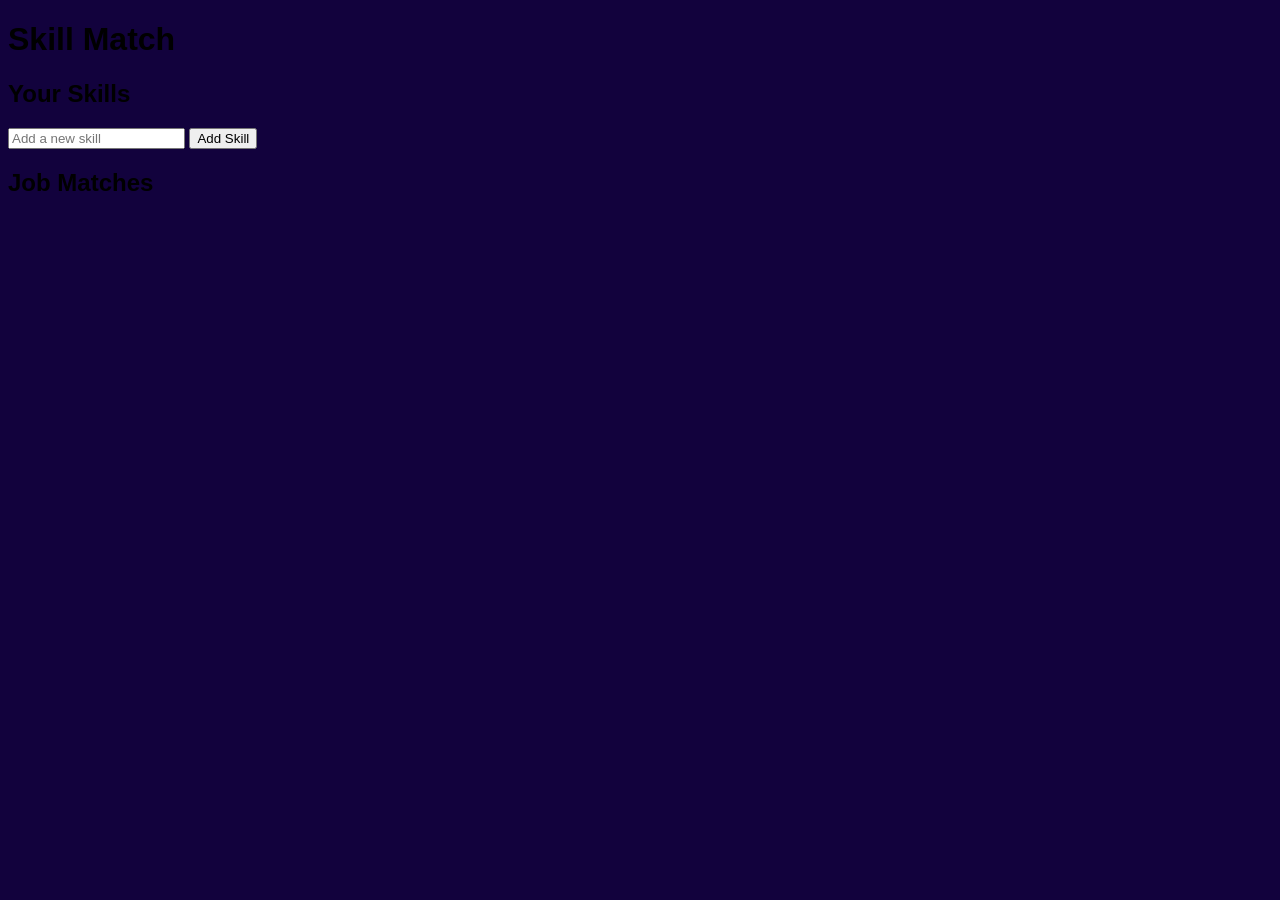
==== index.html @ ec722e9e "Pushing" ====
<!DOCTYPE html>
<html lang="en">
    <head>
    
        <meta charset="UTF-8">
        <meta name="viewport" content="width=device-width, initial-scale=1.0">
        <title>Skill Match</title>
        <link rel="stylesheet" href="styling.css">
    </head>
    <body>
        <header>
            <h1>Skill Match</h1>
        </header>
        <main>
            <section id="skills">
                <h2>Your Skills</h2>
                <ul id="skill-list">
                    <!-- User skills will be dynamically added here -->
                </ul>
                <input type="text" id="new-skill" placeholder="Add a new skill">
                <button id="add-skill">Add Skill</button>
            </section>
            <section id="job-matches">
                <h2>Job Matches</h2>
                <ul id="job-list">
                    <!-- Job matches will be dynamically added here -->
                </ul>
            </section>
        </main>
        <script src="script.js"></script>
---- styling.css ----
body{background-color: #12023d;
    font-family: Arial, sans-serif;
    font-size: 16px;
    position: relative;
}
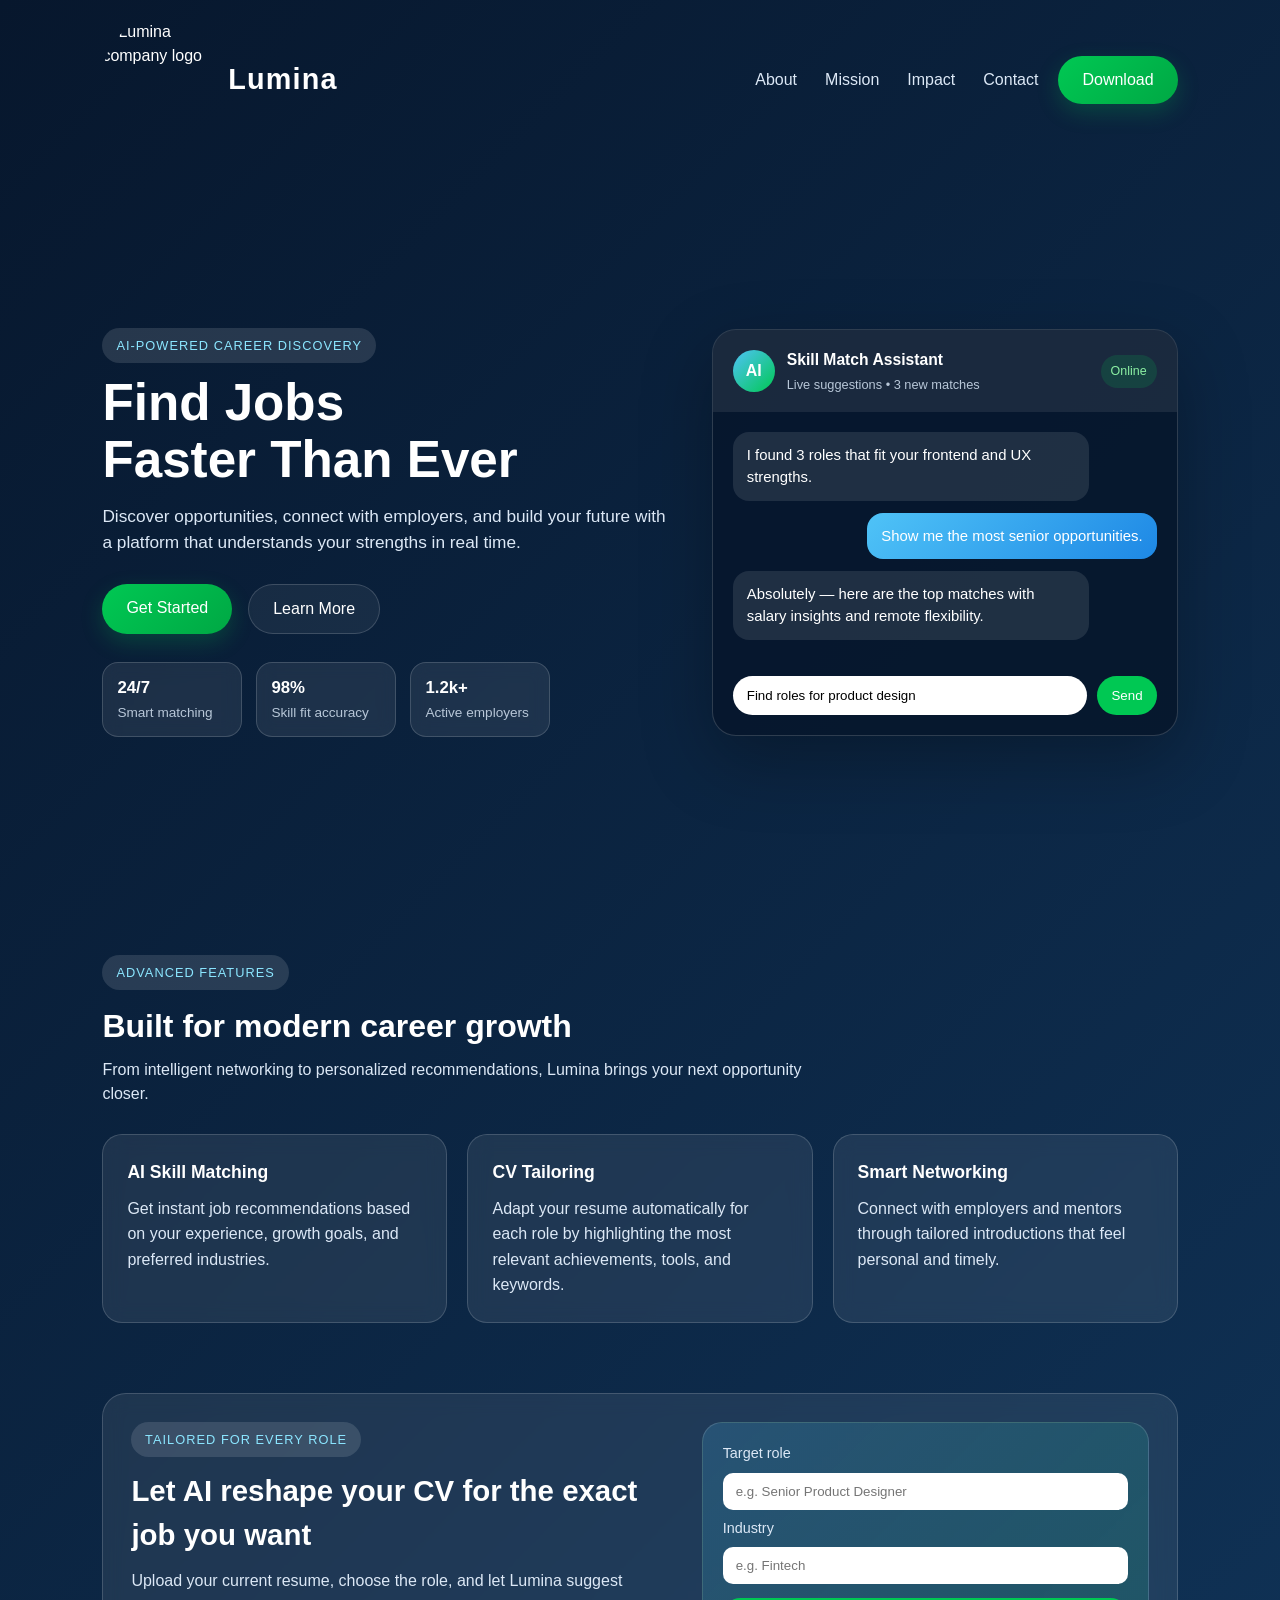
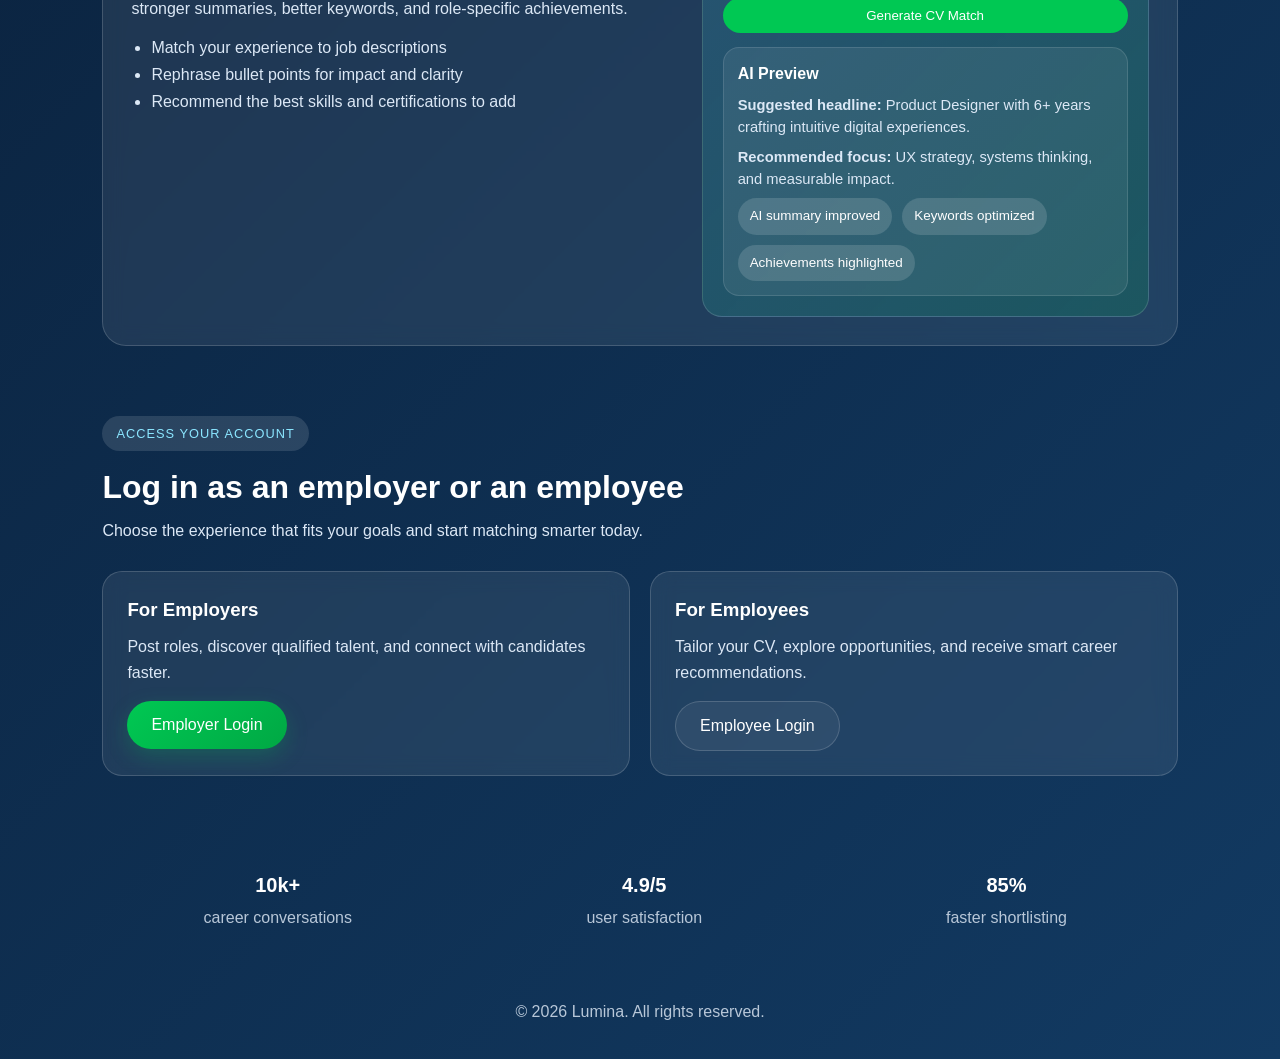
==== commit 3eea58db: "changes Merge branch 'main' of https://github.com/chioma2029/skill-match" ====
--- a/index.html
+++ b/index.html
@@ -1,30 +1,178 @@
 <!DOCTYPE html>
 <html lang="en">
-    <head>
-    
-        <meta charset="UTF-8">
-        <meta name="viewport" content="width=device-width, initial-scale=1.0">
-        <title>Skill Match</title>
-        <link rel="stylesheet" href="styling.css">
-    </head>
-    <body>
-        <header>
-            <h1>Skill Match</h1>
-        </header>
-        <main>
-            <section id="skills">
-                <h2>Your Skills</h2>
-                <ul id="skill-list">
-                    <!-- User skills will be dynamically added here -->
+
+<head>
+    <meta charset="UTF-8">
+    <meta name="viewport" content="width=device-width, initial-scale=1.0">
+    <title>Lumina | Skill Match</title>
+    <link rel="stylesheet" href="styling.css">
+</head>
+
+<body>
+    <header>
+        <img src="logo.jpg" alt="Lumina company logo" width="150" height="150">
+        <nav class="navbar">
+            <div class="logo">Lumina</div>
+            <ul class="nav-links">
+                <li><a href="about.html">About</a></li>
+                <li><a href="mission.html">Mission</a></li>
+                <li><a href="impact.html">Impact</a></li>
+                <li><a href="contact.html">Contact</a></li>
+            </ul>
+            <a href="#" class="btn">Download</a>
+        </nav>
+    </header>
+
+    <section class="hero" id="home">
+        <div class="hero-text">
+            <span class="eyebrow">AI-powered career discovery</span>
+            <h1>Find Jobs <br> Faster Than Ever</h1>
+            <p>Discover opportunities, connect with employers, and build your future with a platform that understands your strengths in real time.</p>
+
+            <div class="hero-buttons">
+                <a href="#" class="btn">Get Started</a>
+                <a href="#" class="btn-secondary">Learn More</a>
+            </div>
+
+            <div class="hero-highlights">
+                <div>
+                    <strong>24/7</strong>
+                    <span>Smart matching</span>
+                </div>
+                <div>
+                    <strong>98%</strong>
+                    <span>Skill fit accuracy</span>
+                </div>
+                <div>
+                    <strong>1.2k+</strong>
+                    <span>Active employers</span>
+                </div>
+            </div>
+        </div>
+
+        <div class="hero-card">
+            <div class="chat-shell">
+                <div class="chat-header">
+                    <div class="chat-title-group">
+                        <div class="chat-avatar">AI</div>
+                        <div>
+                            <h3>Skill Match Assistant</h3>
+                            <p>Live suggestions • 3 new matches</p>
+                        </div>
+                    </div>
+                    <span class="status-dot">Online</span>
+                </div>
+
+                <div class="chat-body">
+                    <div class="bubble bubble-bot">I found 3 roles that fit your frontend and UX strengths.</div>
+                    <div class="bubble bubble-user">Show me the most senior opportunities.</div>
+                    <div class="bubble bubble-bot">Absolutely — here are the top matches with salary insights and remote flexibility.</div>
+                </div>
+
+                <div class="chat-input">
+                    <input type="text" value="Find roles for product design" aria-label="Chat prompt">
+                    <button>Send</button>
+                </div>
+            </div>
+        </div>
+    </section>
+
+    <section class="features-section" id="features">
+        <div class="section-intro">
+            <span class="eyebrow">Advanced features</span>
+            <h2>Built for modern career growth</h2>
+            <p>From intelligent networking to personalized recommendations, Lumina brings your next opportunity closer.</p>
+        </div>
+
+        <div class="feature-grid">
+            <article class="feature-card">
+                <h3>AI Skill Matching</h3>
+                <p>Get instant job recommendations based on your experience, growth goals, and preferred industries.</p>
+            </article>
+            <article class="feature-card">
+                <h3>CV Tailoring</h3>
+                <p>Adapt your resume automatically for each role by highlighting the most relevant achievements, tools, and keywords.</p>
+            </article>
+            <article class="feature-card">
+                <h3>Smart Networking</h3>
+                <p>Connect with employers and mentors through tailored introductions that feel personal and timely.</p>
+            </article>
+        </div>
+    </section>
+
+    <section class="cv-showcase">
+        <div class="cv-panel">
+            <div class="cv-panel-text">
+                <span class="eyebrow">Tailored for every role</span>
+                <h2>Let AI reshape your CV for the exact job you want</h2>
+                <p>Upload your current resume, choose the role, and let Lumina suggest stronger summaries, better keywords, and role-specific achievements.</p>
+                <ul>
+                    <li>Match your experience to job descriptions</li>
+                    <li>Rephrase bullet points for impact and clarity</li>
+                    <li>Recommend the best skills and certifications to add</li>
                 </ul>
-                <input type="text" id="new-skill" placeholder="Add a new skill">
-                <button id="add-skill">Add Skill</button>
-            </section>
-            <section id="job-matches">
-                <h2>Job Matches</h2>
-                <ul id="job-list">
-                    <!-- Job matches will be dynamically added here -->
-                </ul>
-            </section>
-        </main>
-        <script src="script.js"></script>+            </div>
+            <div class="cv-panel-card">
+                <div class="job-form">
+                    <label for="job-title">Target role</label>
+                    <input type="text" id="job-title" placeholder="e.g. Senior Product Designer">
+                    <label for="industry">Industry</label>
+                    <input type="text" id="industry" placeholder="e.g. Fintech">
+                    <button>Generate CV Match</button>
+                </div>
+                <div class="preview-card">
+                    <h4>AI Preview</h4>
+                    <p><strong>Suggested headline:</strong> Product Designer with 6+ years crafting intuitive digital experiences.</p>
+                    <p><strong>Recommended focus:</strong> UX strategy, systems thinking, and measurable impact.</p>
+                    <div class="suggestion-stack">
+                        <div class="suggestion-pill">AI summary improved</div>
+                        <div class="suggestion-pill">Keywords optimized</div>
+                        <div class="suggestion-pill">Achievements highlighted</div>
+                    </div>
+                </div>
+            </div>
+        </div>
+    </section>
+
+    <section class="login-section">
+        <div class="section-intro">
+            <span class="eyebrow">Access your account</span>
+            <h2>Log in as an employer or an employee</h2>
+            <p>Choose the experience that fits your goals and start matching smarter today.</p>
+        </div>
+
+        <div class="login-grid">
+            <div class="login-card">
+                <h3>For Employers</h3>
+                <p>Post roles, discover qualified talent, and connect with candidates faster.</p>
+                <a href="#" class="btn">Employer Login</a>
+            </div>
+            <div class="login-card">
+                <h3>For Employees</h3>
+                <p>Tailor your CV, explore opportunities, and receive smart career recommendations.</p>
+                <a href="#" class="btn-secondary">Employee Login</a>
+            </div>
+        </div>
+    </section>
+
+    <section class="insight-strip">
+        <div>
+            <strong>10k+</strong>
+            <span>career conversations</span>
+        </div>
+        <div>
+            <strong>4.9/5</strong>
+            <span>user satisfaction</span>
+        </div>
+        <div>
+            <strong>85%</strong>
+            <span>faster shortlisting</span>
+        </div>
+    </section>
+
+    <footer>
+        <p>&copy; 2026 Lumina. All rights reserved.</p>
+    </footer>
+</body>
+
+</html>
--- a/styling.css
+++ b/styling.css
@@ -1,5 +1,557 @@
-body{background-color: #12023d;
+:root {
+    --bg-dark: #07172d;
+    --bg-mid: #123a62;
+    --accent: #00c853;
+    --accent-2: #4fc3f7;
+    --text-main: #ffffff;
+    --text-soft: #dce8f6;
+    --border-soft: rgba(255, 255, 255, 0.16);
+}
+
+* {
+    margin: 0;
+    padding: 0;
+    box-sizing: border-box;
     font-family: Arial, sans-serif;
-    font-size: 16px;
+}
+
+body {
+    background: linear-gradient(135deg, var(--bg-dark) 0%, var(--bg-mid) 100%);
+    color: var(--text-main);
+    min-height: 100vh;
+    line-height: 1.5;
+}
+
+header {
+    padding: 20px 8%;
+    display: flex;
+    align-items: center;
+    justify-content: space-between;
+    gap: 20px;
+}
+
+header img {
+    border-radius: 50%;
+    object-fit: cover;
+    width: 120px;
+    height: 120px;
+}
+
+.navbar {
+    display: flex;
+    justify-content: space-between;
+    align-items: center;
+    width: 100%;
+    gap: 20px;
+}
+
+.logo {
+    font-size: 1.8rem;
+    font-weight: 700;
+    letter-spacing: 0.04em;
+}
+
+.nav-links {
+    display: flex;
+    list-style: none;
+    gap: 28px;
+    margin-left: auto;
+}
+
+.nav-links a {
+    color: var(--text-soft);
+    text-decoration: none;
+    transition: 0.3s ease;
     position: relative;
+}
+
+.nav-links a:hover {
+    color: var(--accent-2);
+}
+
+.nav-links a::after {
+    content: '';
+    position: absolute;
+    left: 0;
+    bottom: -6px;
+    width: 0;
+    height: 2px;
+    background: var(--accent-2);
+    transition: width 0.3s ease;
+}
+
+.nav-links a:hover::after {
+    width: 100%;
+}
+
+.btn,
+.btn-secondary {
+    display: inline-block;
+    padding: 12px 24px;
+    border-radius: 999px;
+    text-decoration: none;
+    transition: all 0.3s ease;
+}
+
+.btn {
+    background: linear-gradient(135deg, var(--accent), #00a844);
+    color: white;
+    box-shadow: 0 8px 22px rgba(0, 200, 83, 0.22);
+}
+
+.btn:hover {
+    transform: translateY(-2px);
+    box-shadow: 0 12px 26px rgba(0, 200, 83, 0.3);
+}
+
+.btn-secondary {
+    border: 1px solid var(--border-soft);
+    color: white;
+    background: rgba(255, 255, 255, 0.06);
+}
+
+.btn-secondary:hover {
+    background: rgba(255, 255, 255, 0.14);
+    transform: translateY(-2px);
+}
+
+.hero {
+    display: grid;
+    grid-template-columns: 1.1fr 0.9fr;
+    align-items: center;
+    gap: 40px;
+    padding: 70px 8% 90px;
+    min-height: 85vh;
+}
+
+.eyebrow {
+    display: inline-block;
+    margin-bottom: 12px;
+    padding: 8px 14px;
+    border-radius: 999px;
+    background: rgba(255, 255, 255, 0.12);
+    color: #8be6ff;
+    font-size: 0.8rem;
+    letter-spacing: 0.08em;
+    text-transform: uppercase;
+}
+
+.hero-text h1 {
+    font-size: clamp(2.3rem, 4vw, 3.6rem);
+    line-height: 1.1;
+    margin-bottom: 16px;
+}
+
+.hero-text p {
+    font-size: 1.08rem;
+    color: var(--text-soft);
+    margin-bottom: 28px;
+    max-width: 620px;
+}
+
+.hero-buttons {
+    display: flex;
+    gap: 16px;
+    flex-wrap: wrap;
+    margin-bottom: 28px;
+}
+
+.hero-highlights {
+    display: flex;
+    flex-wrap: wrap;
+    gap: 14px;
+}
+
+.hero-highlights div {
+    background: rgba(255, 255, 255, 0.08);
+    border: 1px solid var(--border-soft);
+    border-radius: 16px;
+    padding: 12px 14px;
+    min-width: 140px;
+    backdrop-filter: blur(8px);
+}
+
+.hero-highlights strong {
+    display: block;
+    font-size: 1.05rem;
+    color: white;
+}
+
+.hero-highlights span {
+    font-size: 0.85rem;
+    color: #b8c7d8;
+}
+
+.hero-card {
+    display: flex;
+    justify-content: center;
+}
+
+.chat-shell {
+    width: 100%;
+    max-width: 480px;
+    background: rgba(7, 23, 45, 0.92);
+    border: 1px solid var(--border-soft);
+    border-radius: 24px;
+    overflow: hidden;
+    box-shadow: 0 24px 70px rgba(0, 0, 0, 0.28);
+}
+
+.chat-header {
+    display: flex;
+    justify-content: space-between;
+    align-items: center;
+    padding: 18px 20px;
+    background: rgba(255, 255, 255, 0.08);
+}
+
+.chat-title-group {
+    display: flex;
+    align-items: center;
+    gap: 12px;
+}
+
+.chat-avatar {
+    width: 42px;
+    height: 42px;
+    border-radius: 50%;
+    display: grid;
+    place-items: center;
+    font-weight: 700;
+    background: linear-gradient(135deg, var(--accent-2), var(--accent));
+}
+
+.chat-header h3 {
+    font-size: 0.98rem;
+    margin-bottom: 3px;
+}
+
+.chat-header p {
+    font-size: 0.8rem;
+    color: #b8c7d8;
+}
+
+.status-dot {
+    padding: 7px 10px;
+    border-radius: 999px;
+    background: rgba(0, 200, 83, 0.16);
+    color: #8cf0a3;
+    font-size: 0.78rem;
+}
+
+.chat-body {
+    padding: 20px;
+    display: flex;
+    flex-direction: column;
+    gap: 12px;
+}
+
+.bubble {
+    max-width: 84%;
+    padding: 12px 14px;
+    border-radius: 16px;
+    line-height: 1.5;
+    font-size: 0.93rem;
+}
+
+.bubble-bot {
+    background: rgba(255, 255, 255, 0.1);
+    align-self: flex-start;
+}
+
+.bubble-user {
+    background: linear-gradient(135deg, var(--accent-2), #1e88e5);
+    align-self: flex-end;
+}
+
+.chat-input {
+    display: flex;
+    gap: 10px;
+    padding: 16px 20px 20px;
+}
+
+.chat-input input {
+    flex: 1;
+    padding: 12px 14px;
+    border: none;
+    border-radius: 999px;
+    outline: none;
+}
+
+.chat-input button {
+    border: none;
+    background: var(--accent);
+    color: white;
+    padding: 0 14px;
+    border-radius: 999px;
+    cursor: pointer;
+}
+
+.features-section {
+    padding: 30px 8% 70px;
+}
+
+.section-intro {
+    max-width: 720px;
+    margin-bottom: 28px;
+}
+
+.section-intro h2 {
+    font-size: clamp(1.6rem, 2.5vw, 2.2rem);
+    margin-bottom: 8px;
+}
+
+.section-intro p {
+    color: var(--text-soft);
+    font-size: 1rem;
+}
+
+.feature-grid {
+    display: grid;
+    grid-template-columns: repeat(3, minmax(0, 1fr));
+    gap: 20px;
+}
+
+.feature-card {
+    background: rgba(255, 255, 255, 0.08);
+    border: 1px solid var(--border-soft);
+    border-radius: 20px;
+    padding: 24px;
+    backdrop-filter: blur(10px);
+    transition: transform 0.3s ease, box-shadow 0.3s ease;
+}
+
+.feature-card:hover {
+    transform: translateY(-4px);
+    box-shadow: 0 16px 34px rgba(0, 0, 0, 0.2);
+}
+
+.feature-card h3 {
+    margin-bottom: 10px;
+    font-size: 1.1rem;
+}
+
+.feature-card p {
+    color: var(--text-soft);
+    line-height: 1.6;
+}
+
+.cv-showcase {
+    padding: 0 8% 70px;
+}
+
+.cv-panel {
+    display: grid;
+    grid-template-columns: 1.1fr 0.9fr;
+    gap: 24px;
+    background: rgba(255, 255, 255, 0.08);
+    border: 1px solid var(--border-soft);
+    border-radius: 24px;
+    padding: 28px;
+    backdrop-filter: blur(10px);
+}
+
+.cv-panel-text h2 {
+    font-size: clamp(1.5rem, 2.3vw, 2rem);
+    margin-bottom: 10px;
+}
+
+.cv-panel-text p,
+.cv-panel-text li {
+    color: var(--text-soft);
+    line-height: 1.7;
+}
+
+.cv-panel-text ul {
+    margin-top: 12px;
+    padding-left: 20px;
+}
+
+.cv-panel-card {
+    background: linear-gradient(135deg, rgba(79, 195, 247, 0.18), rgba(0, 200, 83, 0.16));
+    border: 1px solid rgba(255, 255, 255, 0.14);
+    border-radius: 20px;
+    padding: 20px;
+    display: flex;
+    flex-direction: column;
+    gap: 14px;
+}
+
+.job-form {
+    display: flex;
+    flex-direction: column;
+    gap: 8px;
+}
+
+.job-form label {
+    font-size: 0.9rem;
+    color: var(--text-soft);
+}
+
+.job-form input {
+    padding: 10px 12px;
+    border: 1px solid rgba(255, 255, 255, 0.16);
+    border-radius: 10px;
+    outline: none;
+}
+
+.job-form button {
+    margin-top: 6px;
+    border: none;
+    background: var(--accent);
+    color: white;
+    padding: 10px 14px;
+    border-radius: 999px;
+    cursor: pointer;
+}
+
+.preview-card {
+    background: rgba(255, 255, 255, 0.07);
+    border: 1px solid rgba(255, 255, 255, 0.12);
+    border-radius: 16px;
+    padding: 14px;
+}
+
+.preview-card h4 {
+    margin-bottom: 8px;
+}
+
+.preview-card p {
+    font-size: 0.92rem;
+    color: var(--text-soft);
+    margin-bottom: 8px;
+}
+
+.suggestion-stack {
+    display: flex;
+    flex-wrap: wrap;
+    gap: 10px;
+}
+
+.suggestion-pill {
+    background: rgba(255, 255, 255, 0.14);
+    border-radius: 999px;
+    padding: 8px 12px;
+    font-size: 0.84rem;
+    animation: pulse 2.2s ease-in-out infinite;
+}
+
+@keyframes pulse {
+    0%, 100% { transform: translateY(0); }
+    50% { transform: translateY(-3px); }
+}
+
+.login-section {
+    padding: 0 8% 70px;
+}
+
+.login-grid {
+    display: grid;
+    grid-template-columns: repeat(2, minmax(0, 1fr));
+    gap: 20px;
+}
+
+.login-card {
+    background: rgba(255, 255, 255, 0.08);
+    border: 1px solid var(--border-soft);
+    border-radius: 20px;
+    padding: 24px;
+    backdrop-filter: blur(10px);
+}
+
+.login-card h3 {
+    margin-bottom: 10px;
+}
+
+.login-card p {
+    color: var(--text-soft);
+    margin-bottom: 16px;
+    line-height: 1.6;
+}
+
+.insight-strip {
+    display: flex;
+    justify-content: space-around;
+    gap: 20px;
+    padding: 24px 8% 50px;
+    flex-wrap: wrap;
+}
+
+.insight-strip div {
+    text-align: center;
+    min-width: 140px;
+}
+
+.insight-strip strong {
+    display: block;
+    font-size: 1.25rem;
+    margin-bottom: 6px;
+}
+
+.insight-strip span {
+    color: #b8c7d8;
+}
+
+footer {
+    padding: 20px 8% 35px;
+    text-align: center;
+    color: #b8c7d8;
+}
+
+@media (max-width: 900px) {
+    .hero {
+        grid-template-columns: 1fr;
+        padding-top: 50px;
+    }
+
+    .feature-grid {
+        grid-template-columns: 1fr;
+    }
+
+    .cv-panel {
+        grid-template-columns: 1fr;
+    }
+
+    .login-grid {
+        grid-template-columns: 1fr;
+    }
+}
+
+@media (max-width: 700px) {
+    header {
+        flex-direction: column;
+        align-items: flex-start;
+    }
+
+    .navbar {
+        flex-direction: column;
+        align-items: flex-start;
+    }
+
+    .nav-links {
+        margin-left: 0;
+        flex-wrap: wrap;
+        gap: 16px;
+    }
+
+    .hero-text h1 {
+        font-size: 2.1rem;
+    }
+
+    .hero-buttons {
+        flex-direction: column;
+        align-items: flex-start;
+    }
+
+    .hero-highlights {
+        flex-direction: column;
+    }
+
+    .chat-input {
+        flex-direction: column;
+    }
+
+    .chat-input button {
+        padding: 12px 14px;
+    }
 }
